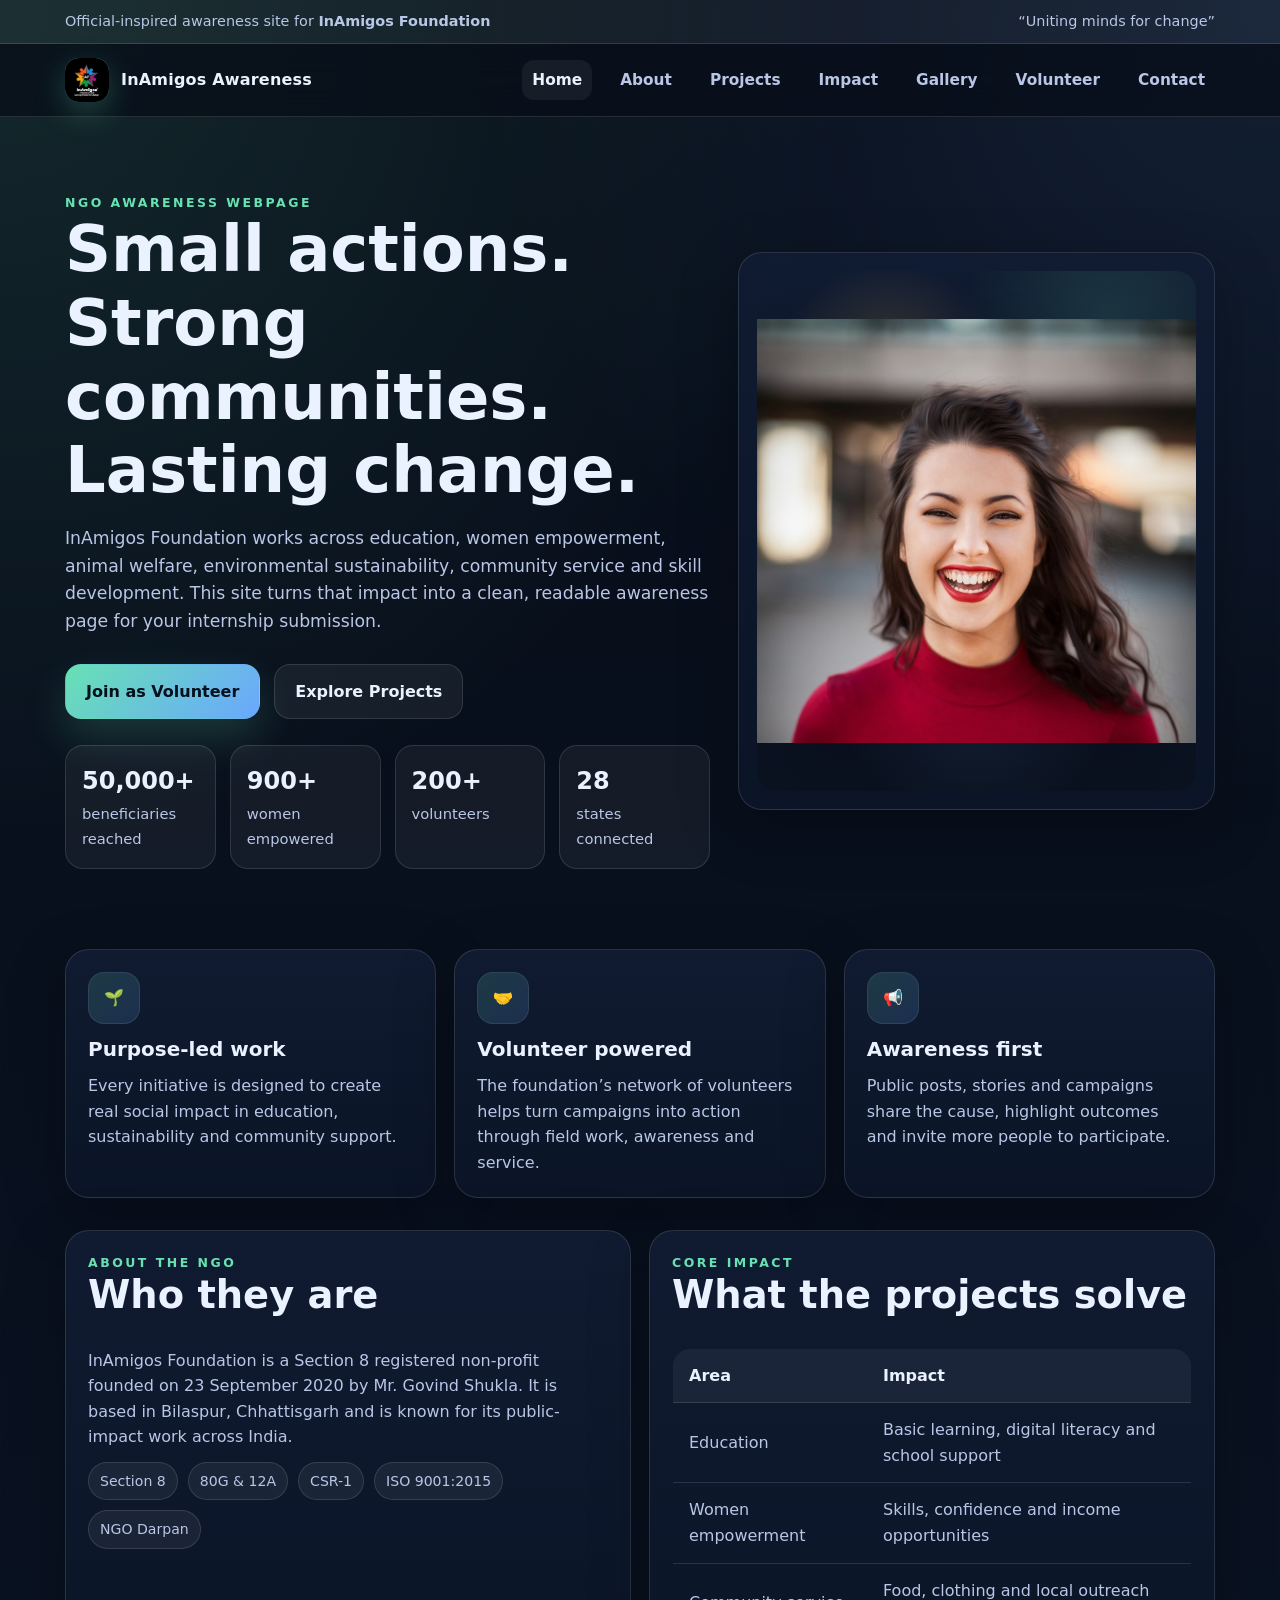
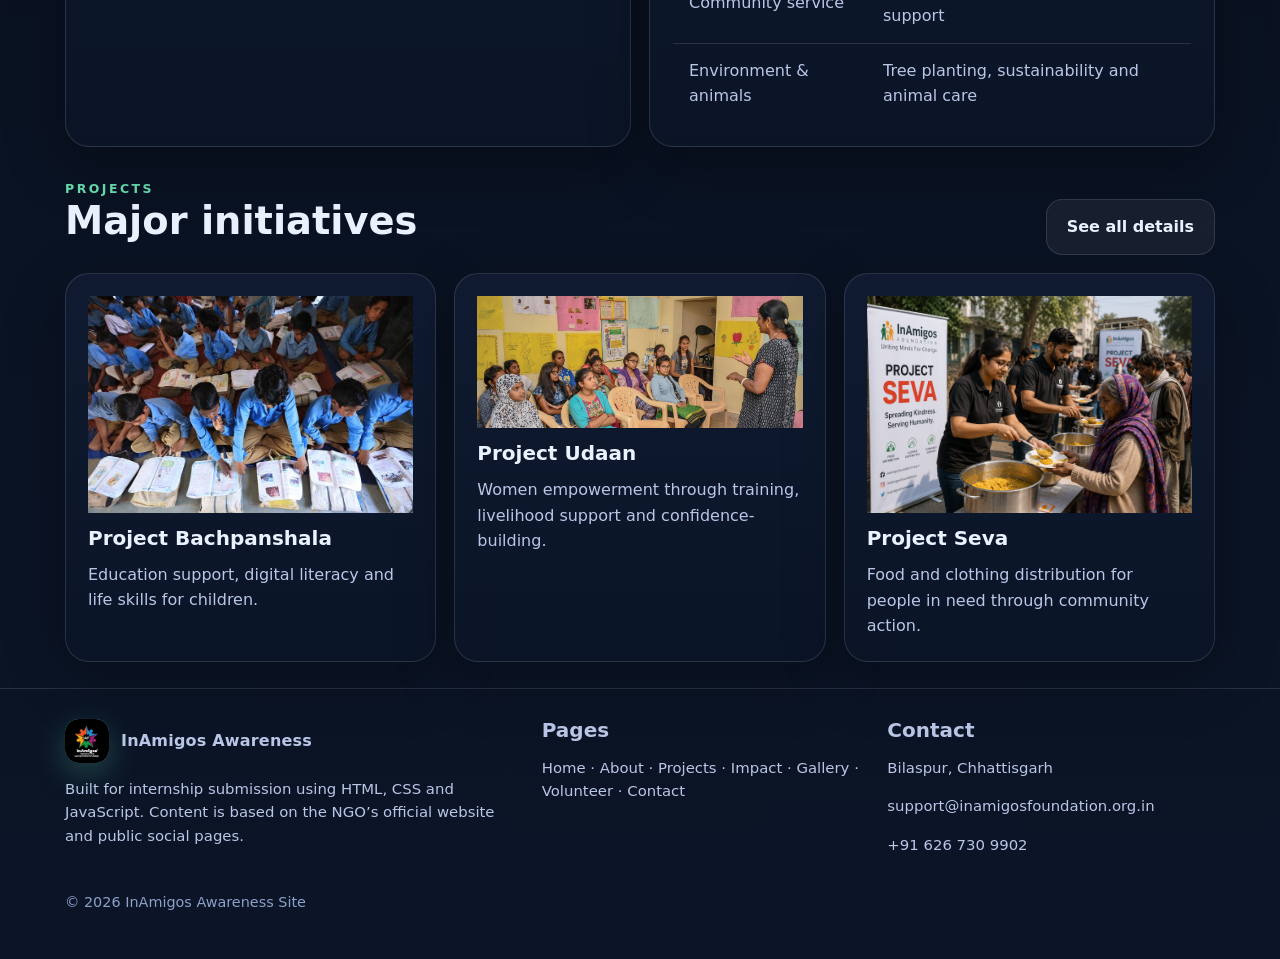
==== index.html @ 8988aaff "intitial commit" ====
<!DOCTYPE html>
<html lang="en">
<head>
  <meta charset="UTF-8" />
  <meta name="viewport" content="width=device-width, initial-scale=1.0" />
  <title>InAmigos Awareness | Home</title>
  <link rel="stylesheet" href="style.css" />
</head>
<body>
  <div class="progress"></div>
  <div class="topbar">
    <div class="container">
      <div>Official-inspired awareness site for <strong>InAmigos Foundation</strong></div>
      <div>“Uniting minds for change”</div>
    </div>
  </div>
  <header class="nav">
    <div class="container nav-inner">
      <a class="branding" href="index.html">
        <span class="logo"><img src="InAmigos Logo.png" alt="InAmigos logo"></span>
        <span>InAmigos Awareness</span>
      </a>
      <button class="menu-btn" aria-label="Toggle navigation">Menu</button>
      <nav class="nav-links">
        <a class="active" href="index.html">Home</a>
        <a class="" href="about.html">About</a>
        <a class="" href="projects.html">Projects</a>
        <a class="" href="impact.html">Impact</a>
        <a class="" href="gallery.html">Gallery</a>
        <a class="" href="volunteer.html">Volunteer</a>
        <a class="" href="contact.html">Contact</a>
      </nav>
    </div>
  </header>
  
<main id="top" class="hero">
  <div class="container hero-grid">
    <div class="reveal">
      <div class="kicker">NGO awareness webpage</div>
      <h1>Small actions. Strong communities. Lasting change.</h1>
      <p class="lead">InAmigos Foundation works across education, women empowerment, animal welfare, environmental sustainability, community service and skill development. This site turns that impact into a clean, readable awareness page for your internship submission.</p>
      <div class="actions">
        <a class="btn btn-primary" href="volunteer.html">Join as Volunteer</a>
        <a class="btn btn-secondary" href="projects.html">Explore Projects</a>
      </div>
      <div class="stat-grid">
        <div class="stat"><strong>50,000+</strong><span>beneficiaries reached</span></div>
        <div class="stat"><strong>900+</strong><span>women empowered</span></div>
        <div class="stat"><strong>200+</strong><span>volunteers</span></div>
        <div class="stat"><strong>28</strong><span>states connected</span></div>
      </div>
    </div>
    <div class="hero-card reveal">
      <div class="hero-visual">
        <img src="Happy smiling young woman.png" alt="Illustration of social impact and community support">
      </div>
    </div>
  </div>
</main>

<section class="section">
  <div class="container grid-3">
    <div class="card reveal">
      <div class="icon">🌱</div>
      <h3>Purpose-led work</h3>
      <p>Every initiative is designed to create real social impact in education, sustainability and community support.</p>
    </div>
    <div class="card reveal">
      <div class="icon">🤝</div>
      <h3>Volunteer powered</h3>
      <p>The foundation’s network of volunteers helps turn campaigns into action through field work, awareness and service.</p>
    </div>
    <div class="card reveal">
      <div class="icon">📢</div>
      <h3>Awareness first</h3>
      <p>Public posts, stories and campaigns share the cause, highlight outcomes and invite more people to participate.</p>
    </div>
  </div>
</section>

<section class="section">
  <div class="container grid-2">
    <div class="card reveal">
      <div class="section-head">
        <div>
          <div class="kicker">About the NGO</div>
          <h2>Who they are</h2>
        </div>
      </div>
      <p>InAmigos Foundation is a Section 8 registered non-profit founded on 23 September 2020 by Mr. Govind Shukla. It is based in Bilaspur, Chhattisgarh and is known for its public-impact work across India.</p>
      <div class="taglist">
        <span class="tag">Section 8</span>
        <span class="tag">80G & 12A</span>
        <span class="tag">CSR-1</span>
        <span class="tag">ISO 9001:2015</span>
        <span class="tag">NGO Darpan</span>
      </div>
    </div>
    <div class="card reveal">
      <div class="section-head">
        <div>
          <div class="kicker">Core impact</div>
          <h2>What the projects solve</h2>
        </div>
      </div>
      <table class="table">
        <tr><th>Area</th><th>Impact</th></tr>
        <tr><td>Education</td><td>Basic learning, digital literacy and school support</td></tr>
        <tr><td>Women empowerment</td><td>Skills, confidence and income opportunities</td></tr>
        <tr><td>Community service</td><td>Food, clothing and local outreach support</td></tr>
        <tr><td>Environment & animals</td><td>Tree planting, sustainability and animal care</td></tr>
      </table>
    </div>
  </div>
</section>

<section class="section">
  <div class="container">
    <div class="section-head">
      <div>
        <div class="kicker">Projects</div>
        <h2>Major initiatives</h2>
      </div>
      <a class="btn btn-secondary" href="projects.html">See all details</a>
    </div>
    <div class="grid-3">
      <div class="card reveal"><img src="Bachpanshala.jpg" alt="Bachpanshala visual"><h3 style="margin-top:14px">Project Bachpanshala</h3><p>Education support, digital literacy and life skills for children.</p></div>
      <div class="card reveal"><img src="udaan.jpg" alt="Udaan visual"><h3 style="margin-top:14px">Project Udaan</h3><p>Women empowerment through training, livelihood support and confidence-building.</p></div>
      <div class="card reveal"><img src="seva.png" alt="Seva visual"><h3 style="margin-top:14px">Project Seva</h3><p>Food and clothing distribution for people in need through community action.</p></div>
    </div>
  </div>
</section>

  <footer class="footer">
    <div class="container footer-grid">
      <div>
        <div class="branding" style="margin-bottom:10px">
          <span class="logo"><img src="InAmigos Logo.png" alt="InAmigos logo"></span>
          <span>InAmigos Awareness</span>
        </div>
        <p class="small">Built for internship submission using HTML, CSS and JavaScript. Content is based on the NGO’s official website and public social pages.</p>
      </div>
      <div>
        <h3>Pages</h3>
        <p class="small">Home · About · Projects · Impact · Gallery · Volunteer · Contact</p>
      </div>
      <div>
        <h3>Contact</h3>
        <p class="small">Bilaspur, Chhattisgarh</p>
        <p class="small">support@inamigosfoundation.org.in</p>
        <p class="small">+91 626 730 9902</p>
      </div>
    </div>
    <div class="container" style="margin-top:18px;color:#8da0c9;font-size:.9rem">
      © <span data-year></span> InAmigos Awareness Site
    </div>
  </footer>
  <a class="btn btn-primary backtop" href="#top">↑ Top</a>
  <script src="script.js"></script>
</body>
</html>
---- style.css ----
:root{
  --bg:#08111f;
  --bg2:#0e1a31;
  --card:#111c33cc;
  --card-solid:#111c33;
  --text:#eaf1ff;
  --muted:#b9c6e6;
  --line:rgba(255,255,255,.12);
  --brand:#68e1b3;
  --brand2:#6aa7ff;
  --accent:#ffd166;
  --danger:#ff7a90;
  --shadow:0 18px 60px rgba(0,0,0,.28);
  --radius:24px;
}
*{box-sizing:border-box}
html{scroll-behavior:smooth}
body{
  margin:0;
  font-family:Inter,system-ui,-apple-system,BlinkMacSystemFont,"Segoe UI",Roboto,Arial,sans-serif;
  background:
    radial-gradient(circle at top left, rgba(104,225,179,.13), transparent 30%),
    radial-gradient(circle at top right, rgba(106,167,255,.12), transparent 28%),
    linear-gradient(180deg, #070d18 0%, #0b1527 100%);
  color:var(--text);
  line-height:1.6;
}
a{color:inherit;text-decoration:none}
img{max-width:100%;display:block}
.container{width:min(1150px, calc(100% - 32px)); margin-inline:auto}
.small{font-size:.93rem;color:var(--muted)}
.topbar{
  background:rgba(255,255,255,.04);
  border-bottom:1px solid var(--line);
  color:var(--muted);
  font-size:.9rem;
}
.topbar .container{display:flex;justify-content:space-between;gap:14px;flex-wrap:wrap;padding:10px 0}
.badge{
  display:inline-flex;align-items:center;gap:8px;
  padding:8px 14px;border-radius:999px;
  background:rgba(104,225,179,.12);
  border:1px solid rgba(104,225,179,.24);
  color:#d7fff0;font-weight:600;
}
.nav{
  position:sticky; top:0; z-index:50;
  backdrop-filter: blur(16px);
  background:rgba(7,13,24,.72);
  border-bottom:1px solid var(--line);
}
.nav-inner{display:flex;align-items:center;justify-content:space-between;gap:16px;padding:14px 0}
.branding{display:flex;align-items:center;gap:12px;font-weight:800;letter-spacing:.2px}
.logo{
  width:44px;height:44px;border-radius:14px;
  background:linear-gradient(135deg,var(--brand),var(--brand2));
  box-shadow:0 10px 30px rgba(104,225,179,.25);
  display:grid;place-items:center;overflow:hidden;
}
.logo svg{width:100%;height:100%}
.nav-links{display:flex;gap:18px;flex-wrap:wrap;align-items:center}
.nav-links a{
  color:var(--muted);font-weight:600;font-size:.96rem;
  padding:8px 10px;border-radius:12px;transition:.2s ease;
}
.nav-links a:hover,.nav-links a.active{
  color:var(--text);background:rgba(255,255,255,.06)
}
.menu-btn{
  display:none;
  border:1px solid var(--line);
  background:rgba(255,255,255,.04);
  color:var(--text);
  border-radius:12px;
  padding:10px 12px;
}
.hero{
  padding:34px 0 12px;
}
.hero-grid{
  display:grid;grid-template-columns:1.15fr .85fr;gap:28px;align-items:center;
  min-height:calc(100vh - 140px);
}
.kicker{color:var(--brand);text-transform:uppercase;letter-spacing:.2em;font-weight:800;font-size:.78rem}
h1,h2,h3{line-height:1.15;margin:0 0 12px}
h1{font-size:clamp(2.4rem, 5vw, 5rem)}
h2{font-size:clamp(1.7rem, 3vw, 2.7rem)}
h3{font-size:1.25rem}
.lead{font-size:1.08rem;color:var(--muted);max-width:62ch}
.actions{display:flex;gap:14px;flex-wrap:wrap;margin-top:28px}
.btn{
  display:inline-flex;align-items:center;justify-content:center;gap:10px;
  padding:14px 20px;border-radius:16px;font-weight:700;border:1px solid transparent;
  transition:.25s ease; cursor:pointer;
}
.btn-primary{background:linear-gradient(135deg,var(--brand),var(--brand2)); color:#04101b; box-shadow:0 18px 40px rgba(104,225,179,.18)}
.btn-primary:hover{transform:translateY(-2px)}
.btn-secondary{background:rgba(255,255,255,.06); border-color:var(--line); color:var(--text)}
.btn-secondary:hover{background:rgba(255,255,255,.1)}
.hero-card, .card, .panel{
  background:linear-gradient(180deg, rgba(17,28,51,.92), rgba(11,21,39,.92));
  border:1px solid var(--line);
  border-radius:var(--radius);
  box-shadow:var(--shadow);
}
.hero-card{padding:18px; position:relative; overflow:hidden}
.hero-visual{
  min-height:520px;
  display:flex;align-items:center;justify-content:center;
  background:
    radial-gradient(circle at 30% 20%, rgba(255,209,102,.22), transparent 22%),
    radial-gradient(circle at 80% 10%, rgba(104,225,179,.16), transparent 25%),
    radial-gradient(circle at 50% 80%, rgba(106,167,255,.15), transparent 30%),
    linear-gradient(180deg, rgba(17,28,51,.95), rgba(12,19,34,.95));
  border-radius:20px;
  overflow:hidden;
}
.hero-visual img{width:min(100%, 520px); filter: drop-shadow(0 28px 60px rgba(0,0,0,.3));}
.stat-grid{display:grid;grid-template-columns:repeat(4,1fr);gap:14px;margin-top:26px}
.stat{
  padding:16px;border-radius:18px;background:rgba(255,255,255,.05);border:1px solid var(--line)
}
.stat strong{display:block;font-size:1.5rem}
.stat span{color:var(--muted);font-size:.92rem}
.section{padding:26px 0 6px}
.section-head{
  display:flex;justify-content:space-between;align-items:end;gap:16px;flex-wrap:wrap;margin-bottom:18px
}
.grid-2{display:grid;grid-template-columns:repeat(2,1fr);gap:18px}
.grid-3{display:grid;grid-template-columns:repeat(3,1fr);gap:18px}
.grid-4{display:grid;grid-template-columns:repeat(4,1fr);gap:18px}
.card{padding:22px}
.card p{color:var(--muted);margin:0}
.icon{
  width:52px;height:52px;border-radius:16px;display:grid;place-items:center;margin-bottom:14px;
  background:linear-gradient(135deg, rgba(104,225,179,.16), rgba(106,167,255,.16));
  border:1px solid rgba(255,255,255,.08);
}
.taglist{display:flex;gap:10px;flex-wrap:wrap;margin-top:12px}
.tag{padding:7px 11px;border-radius:999px;background:rgba(255,255,255,.06);border:1px solid var(--line);color:var(--muted);font-size:.88rem}
.timeline{position:relative;padding-left:22px}
.timeline::before{
  content:"";position:absolute;left:8px;top:4px;bottom:4px;width:2px;background:linear-gradient(var(--brand),var(--brand2))
}
.timeline-item{position:relative;padding-bottom:20px}
.timeline-item::before{
  content:"";position:absolute;left:-18px;top:8px;width:12px;height:12px;border-radius:50%;
  background:linear-gradient(135deg,var(--brand),var(--brand2));box-shadow:0 0 0 6px rgba(104,225,179,.08)
}
.gallery{
  display:grid;grid-template-columns:repeat(12,1fr);gap:14px
}
.gallery .shot{
  min-height:180px;border-radius:20px;overflow:hidden;border:1px solid var(--line);position:relative;
  background:linear-gradient(135deg, rgba(104,225,179,.12), rgba(106,167,255,.12))
}
.gallery .shot img{width:100%;height:100%;object-fit:cover}
.gallery .shot:nth-child(1){grid-column:span 4}
.gallery .shot:nth-child(2){grid-column:span 4}
.gallery .shot:nth-child(3){grid-column:span 4}
.gallery .shot:nth-child(4){grid-column:span 4}
.gallery .shot:nth-child(5){grid-column:span 4}
.gallery .shot:nth-child(6){grid-column:span 4}
.gallery .shot:nth-child(7){grid-column:span 4}
.gallery .shot:nth-child(8){grid-column:span 4}
.gallery .shot:nth-child(9){grid-column:span 4}


.overlay{
  position:absolute;inset:auto 0 0 0;padding:14px 16px;
  background:linear-gradient(180deg, transparent, rgba(6,10,18,.88))
}
form{
  display:grid;gap:14px
}
input,textarea,select{
  width:100%;padding:14px 15px;border-radius:14px;border:1px solid var(--line);
  background:rgba(255,255,255,.05); color:var(--text); outline:none
}
textarea{min-height:150px;resize:vertical}
input::placeholder,textarea::placeholder{color:#8da0c9}
.footer{
  padding:30px 0 45px;margin-top:20px;border-top:1px solid var(--line);color:var(--muted)
}
.footer-grid{display:grid;grid-template-columns:1.4fr 1fr 1fr;gap:18px}
.note{
  padding:16px 18px;border-radius:18px;background:rgba(255,255,255,.05);border:1px solid var(--line);
}
.progress{
  position:fixed;left:0;top:0;height:3px;width:0;background:linear-gradient(90deg,var(--brand),var(--brand2));z-index:80
}
.reveal{opacity:0;transform:translateY(18px);transition:.7s ease}
.reveal.show{opacity:1;transform:translateY(0)}
.page-title{padding:40px 0 18px}
.breadcrumb{color:var(--muted);font-size:.93rem}
.table{
  width:100%;border-collapse:collapse;overflow:hidden;border-radius:18px;border:1px solid var(--line)
}
.table th,.table td{padding:14px 16px;border-bottom:1px solid var(--line);text-align:left}
.table th{background:rgba(255,255,255,.05);color:var(--text)}
.table td{color:var(--muted)}
hr.sep{border:none;border-top:1px solid var(--line);margin:18px 0}
iframe.map{width:100%;min-height:320px;border:0;border-radius:20px}
.backtop{
  position:fixed;right:18px;bottom:18px;z-index:60;
  opacity:0;pointer-events:none;transform:translateY(10px);
}
.backtop.show{opacity:1;pointer-events:auto;transform:translateY(0)}
@media (max-width: 980px){
  .hero-grid,.grid-2,.grid-3,.grid-4,.footer-grid{grid-template-columns:1fr}
  .stat-grid{grid-template-columns:repeat(2,1fr)}
  .gallery{grid-template-columns:repeat(6,1fr)}
  .gallery .shot:nth-child(n){grid-column:span 6}
  .hero-visual{min-height:420px}
}
@media (max-width: 760px){
  .nav-links{
    display:none; position:absolute; left:16px; right:16px; top:72px;
    padding:14px; border-radius:18px; background:rgba(8,17,31,.97); border:1px solid var(--line);
    flex-direction:column; align-items:flex-start;
  }
  .nav-links.open{display:flex}
  .menu-btn{display:inline-flex}
  .stat-grid{grid-template-columns:1fr 1fr}
  .topbar .container{justify-content:center;text-align:center}
}
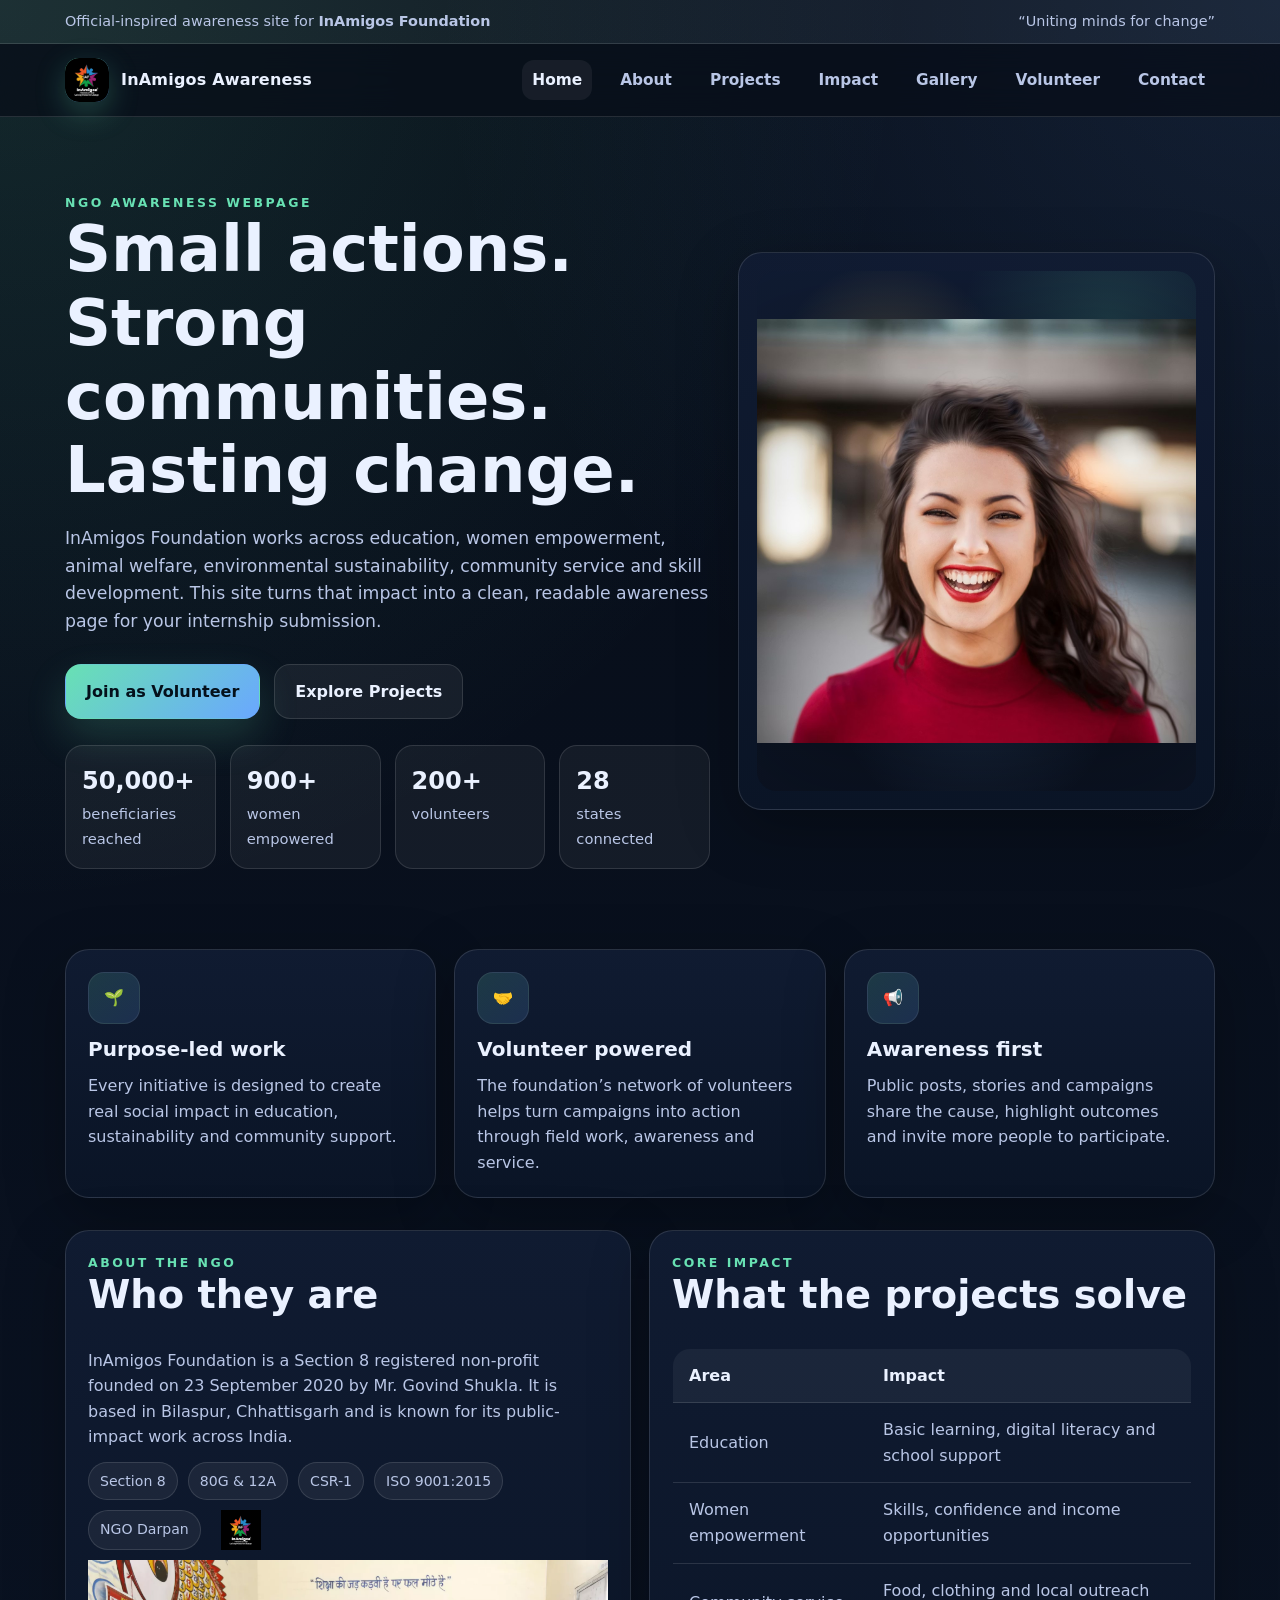
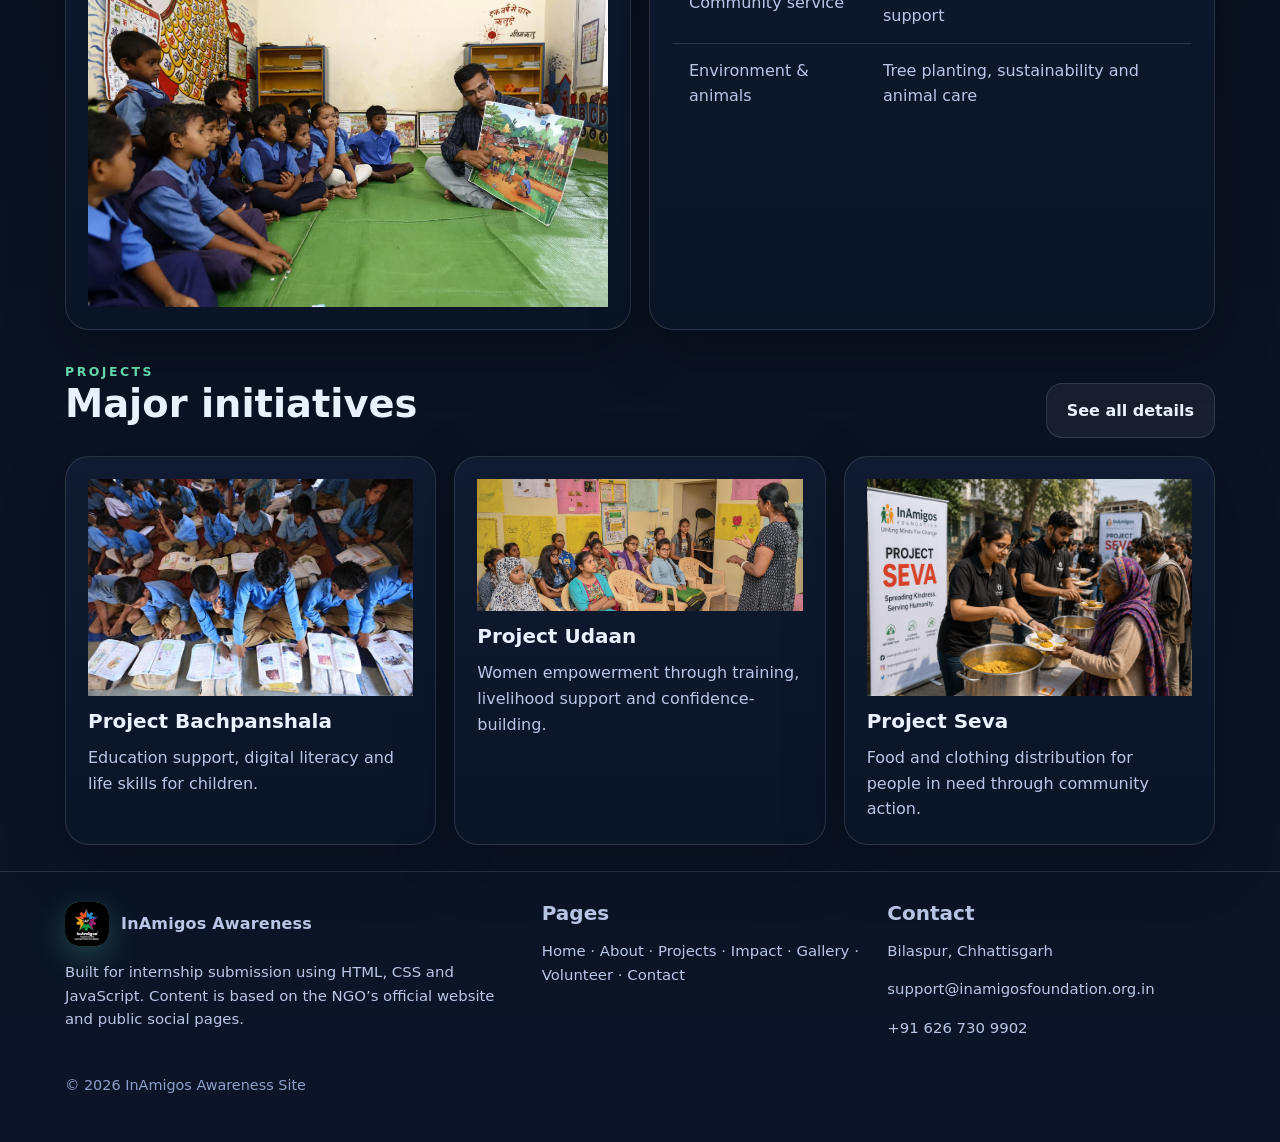
==== commit 5ecd24c6: "Update index.html" ====
--- a/index.html
+++ b/index.html
@@ -94,6 +94,8 @@
         <span class="tag">CSR-1</span>
         <span class="tag">ISO 9001:2015</span>
         <span class="tag">NGO Darpan</span>
+        <img src="InAmigos Logo.png" alt="InAmigos logo" style="width:40px;height:40px;margin-left:10px">
+        <img src="student.webp" alt="">
       </div>
     </div>
     <div class="card reveal">
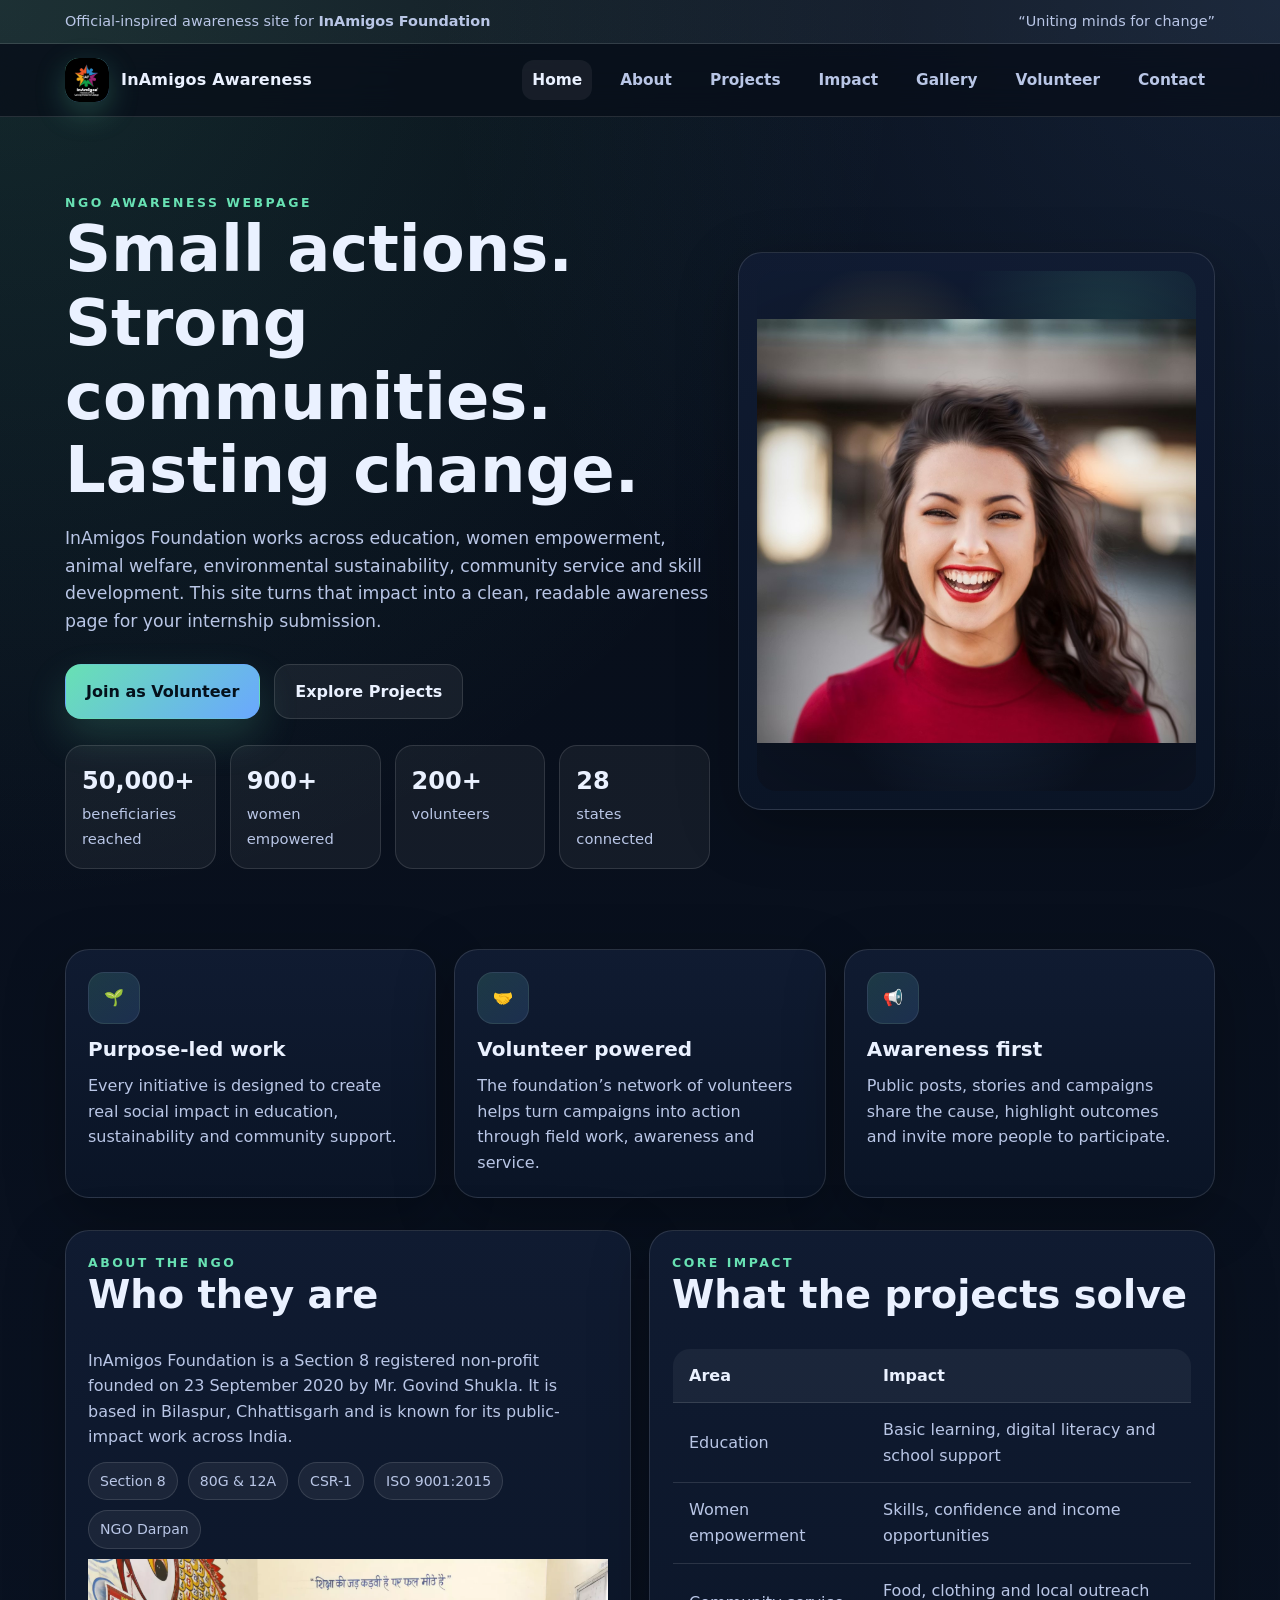
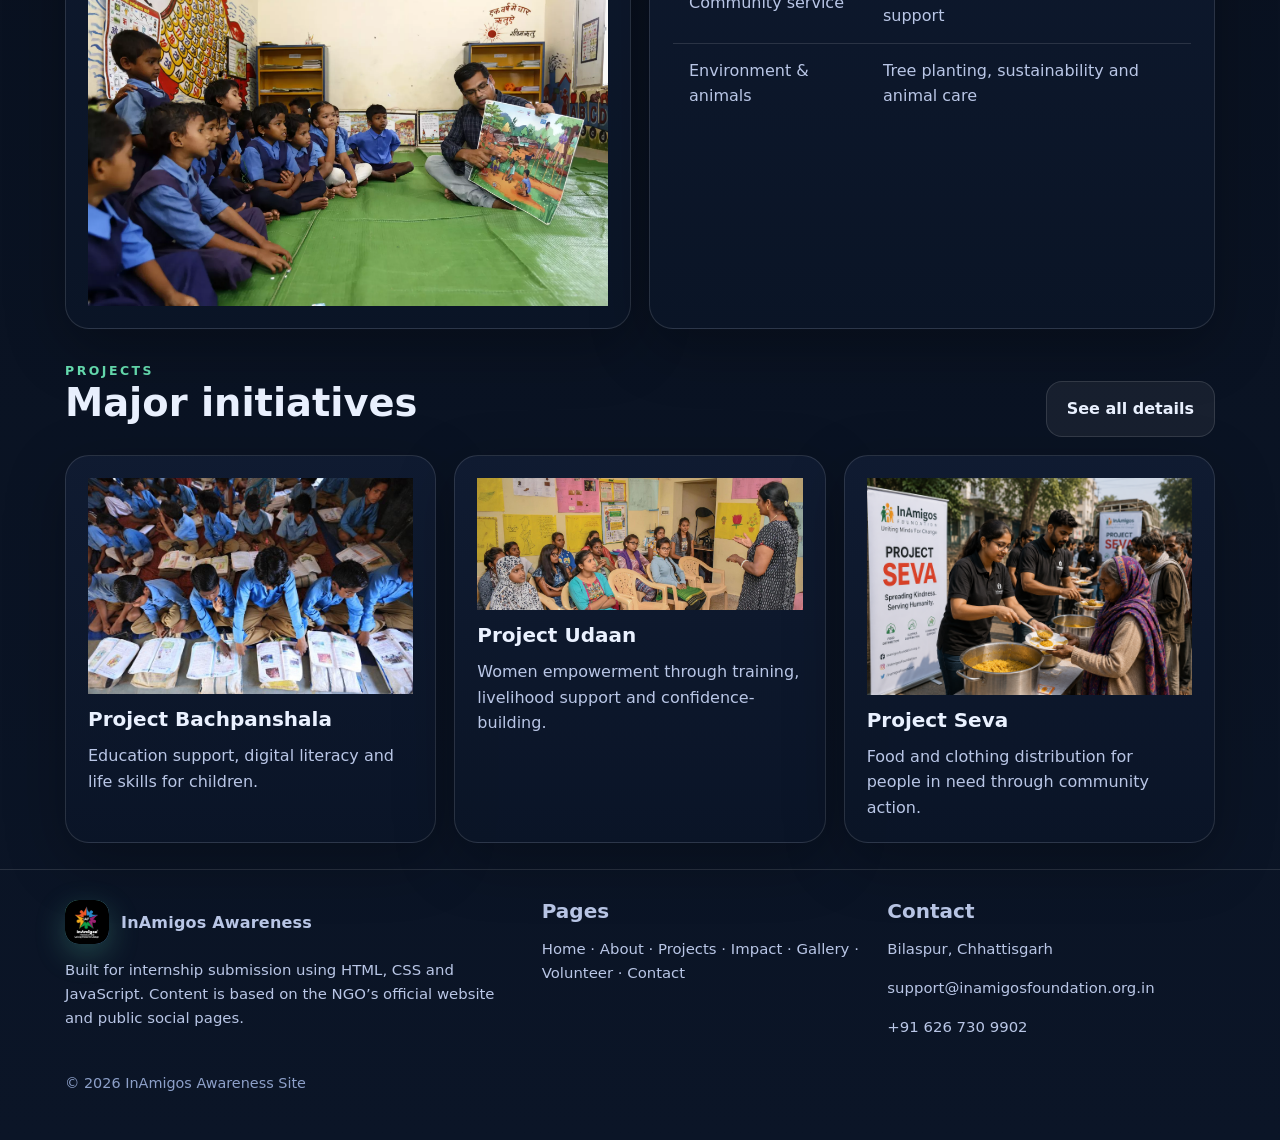
==== commit b2ace94e: "website update files" ====
--- a/index.html
+++ b/index.html
@@ -94,8 +94,7 @@
         <span class="tag">CSR-1</span>
         <span class="tag">ISO 9001:2015</span>
         <span class="tag">NGO Darpan</span>
-        <img src="InAmigos Logo.png" alt="InAmigos logo" style="width:40px;height:40px;margin-left:10px">
-        <img src="student.webp" alt="">
+        <img src="student.webp" alt="student class">
       </div>
     </div>
     <div class="card reveal">
